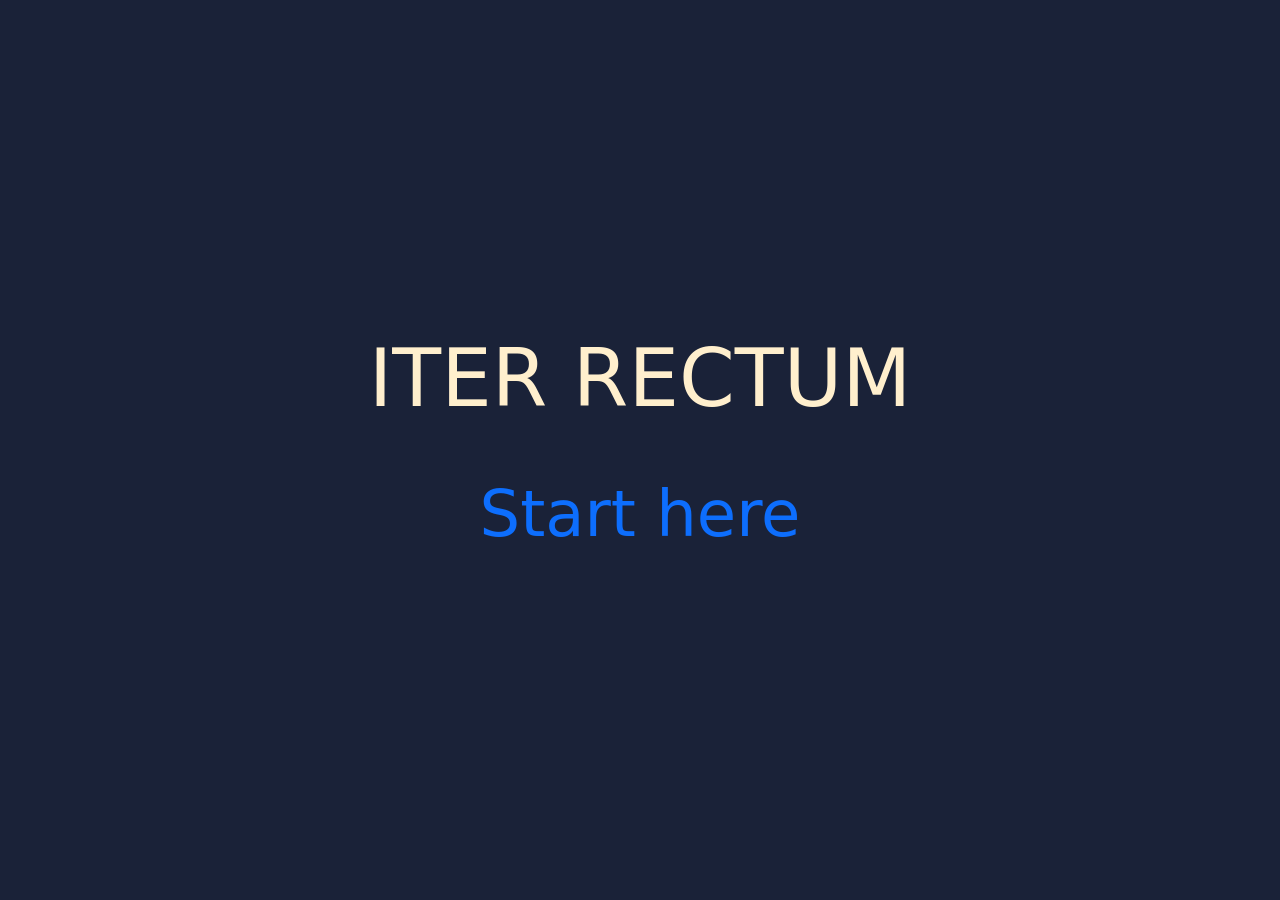
==== index.html @ fe583803 "Pagina html" ====
<!doctype html>
<html lang="en">
<head>
    <title>Iter Rectum</title>
    <meta charset="utf-8">
    <meta name="viewport" content="width=device-width, initial-scale=1, shrink-to-fit=no">

    <!-- Bootstrap CSS -->
    <link href="https://cdn.jsdelivr.net/npm/bootstrap@5.3.8/dist/css/bootstrap.min.css" rel="stylesheet"
        integrity="sha384-sRIl4kxILFvY47J16cr9ZwB07vP4J8+LH7qKQnuqkuIAvNWLzeN8tE5YBujZqJLB" crossorigin="anonymous">

    <!-- My CSS -->
    <link rel="stylesheet" href="./index.css">
</head>
<body>
    <div class="container">
        <h1 id="title-game" class="display-1" >ITER RECTUM</h1>
        <button type="button" id="start-here" class="btn btn-link">Start here</button>
    </div>

    <script src="./index.js"></script>

    <script src="https://cdn.jsdelivr.net/npm/bootstrap@5.3.8/dist/js/bootstrap.bundle.min.js"
        integrity="sha384-FKyoEForCGlyvwx9Hj09JcYn3nv7wiPVlz7YYwJrWVcXK/BmnVDxM+D2scQbITxI"
        crossorigin="anonymous"></script>
    <script src="https://cdn.jsdelivr.net/npm/@popperjs/core@2.11.8/dist/umd/popper.min.js"
        integrity="sha384-I7E8VVD/ismYTF4hNIPjVp/Zjvgyol6VFvRkX/vR+Vc4jQkC+hVqc2pM8ODewa9r"
        crossorigin="anonymous"></script>
    <script src="https://cdn.jsdelivr.net/npm/bootstrap@5.3.8/dist/js/bootstrap.min.js"
        integrity="sha384-G/EV+4j2dNv+tEPo3++6LCgdCROaejBqfUeNjuKAiuXbjrxilcCdDz6ZAVfHWe1Y"
        crossorigin="anonymous"></script>
</body>
</html>
---- index.css ----
body {
    background-color: #1A2238;
    display: flex;
    align-items: center;
    justify-content: center;
    height: 100vh;
}

.container {
    display: flex;
    flex-direction: column;
    align-items: center;
    justify-content: center;
}

#title-game {
    color: #ffefcd;
    margin-bottom: 2rem;
}

#start-here {
    text-decoration: none;
    font-size: 4rem;
}
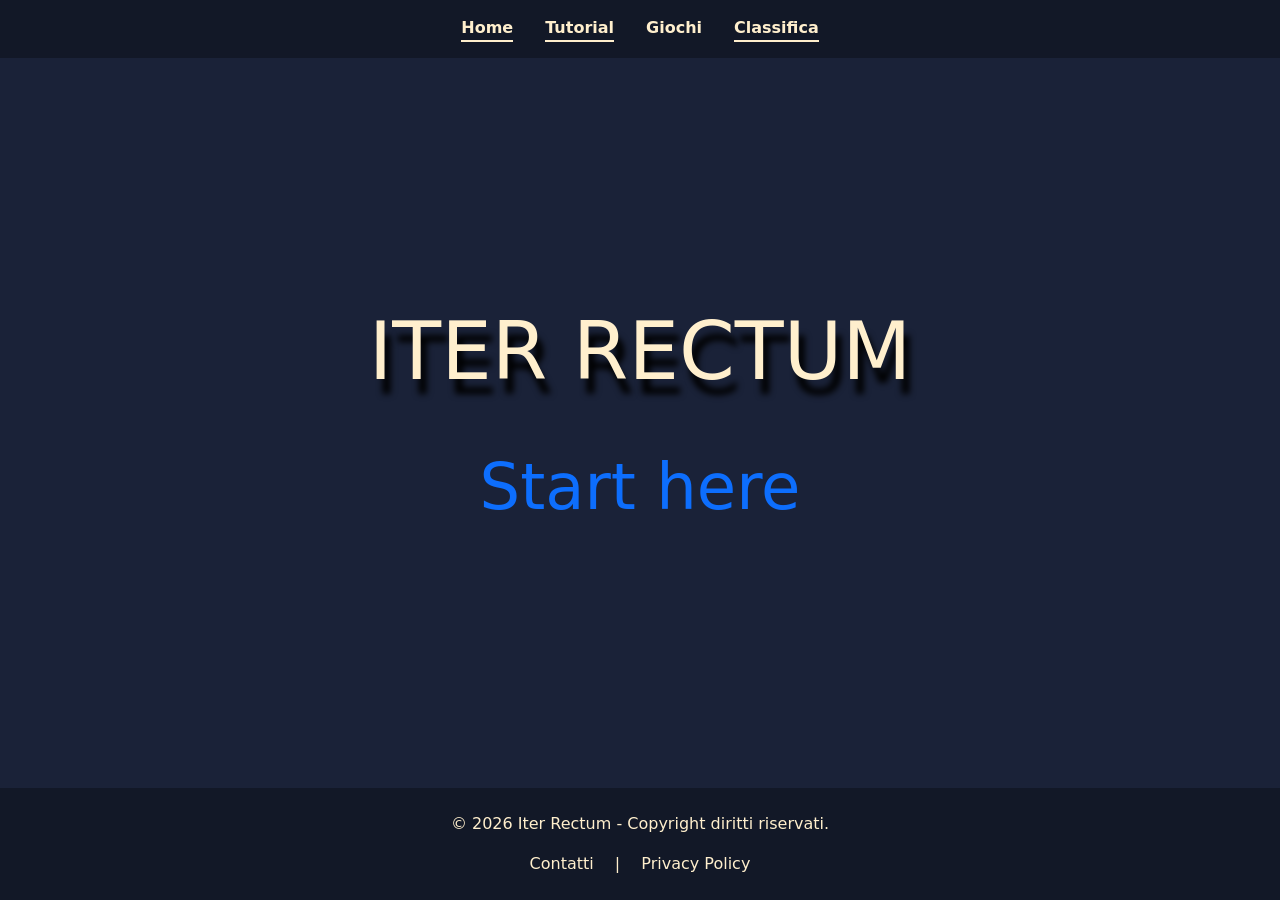
==== commit 6b81456d: "Header e footer" ====
--- a/index.html
+++ b/index.html
@@ -13,10 +13,32 @@
     <link rel="stylesheet" href="./index.css">
 </head>
 <body>
-    <div class="container">
-        <h1 id="title-game" class="display-1" >ITER RECTUM</h1>
-        <button type="button" id="start-here" class="btn btn-link">Start here</button>
-    </div>
+    <header>
+        <nav class="container d-flex justify-content-center">
+            <a class="nav-link" href="./index.html">Home</a>
+            <a class="nav-link" href="#">Tutorial</a>
+            <a class="nav-link" href="./assets/pages/list_game.html">Giochi</a>
+            <a class="nav-link" href="#">Classifica</a>
+        </nav>
+    </header>
+
+    <main>
+        <div class="container container-center">
+            <h1 id="title-game" class="display-1">ITER RECTUM</h1>
+            <button type="button" id="start-here" class="btn btn-link">Start here</button>
+        </div>
+    </main>
+
+    <footer>
+        <div class="container">
+            <p>© 2026 Iter Rectum - Copyright diritti riservati.</p>
+            <div class="mt-2">
+                <a href="#" class="footer-link">Contatti</a>
+                <span class="mx-2">|</span>
+                <a href="#" class="footer-link">Privacy Policy</a>
+            </div>
+        </div>
+    </footer>
 
     <script src="./index.js"></script>
 
--- a/index.css
+++ b/index.css
@@ -1,12 +1,54 @@
 body {
     background-color: #1A2238;
     display: flex;
+    flex-direction: column;
+    min-height: 100vh;
+    margin: 0;
+    color: #ffefcd;
+}
+
+header {
+    background-color: rgba(0, 0, 0, 0.3);
+    padding: 1rem 0;
+    width: 100%;
+}
+
+main {
+    flex: 1;
+    display: flex;
     align-items: center;
     justify-content: center;
-    height: 100vh;
 }
 
-.container {
+footer {
+    background-color: rgba(0, 0, 0, 0.3);
+    padding: 1.5rem 0;
+    width: 100%;
+    text-align: center;
+}
+
+.nav-link {
+    color: #ffefcd !important;
+    font-weight: bold;
+    margin: 0 1rem;
+    transition: color 0.3s ease;
+}
+
+.nav-link:hover {
+    color: #ffffff !important;
+}
+
+.footer-link {
+    color: #ffefcd;
+    text-decoration: none;
+    margin: 0 0.5rem;
+}
+
+.footer-link:hover {
+    color: #ffffff;
+}
+
+.container-center {
     display: flex;
     flex-direction: column;
     align-items: center;
@@ -16,6 +58,8 @@
 #title-game {
     color: #ffefcd;
     margin-bottom: 2rem;
+    text-shadow: 6px 15px 6px #000000;
+    text-align: center;
 }
 
 #start-here {
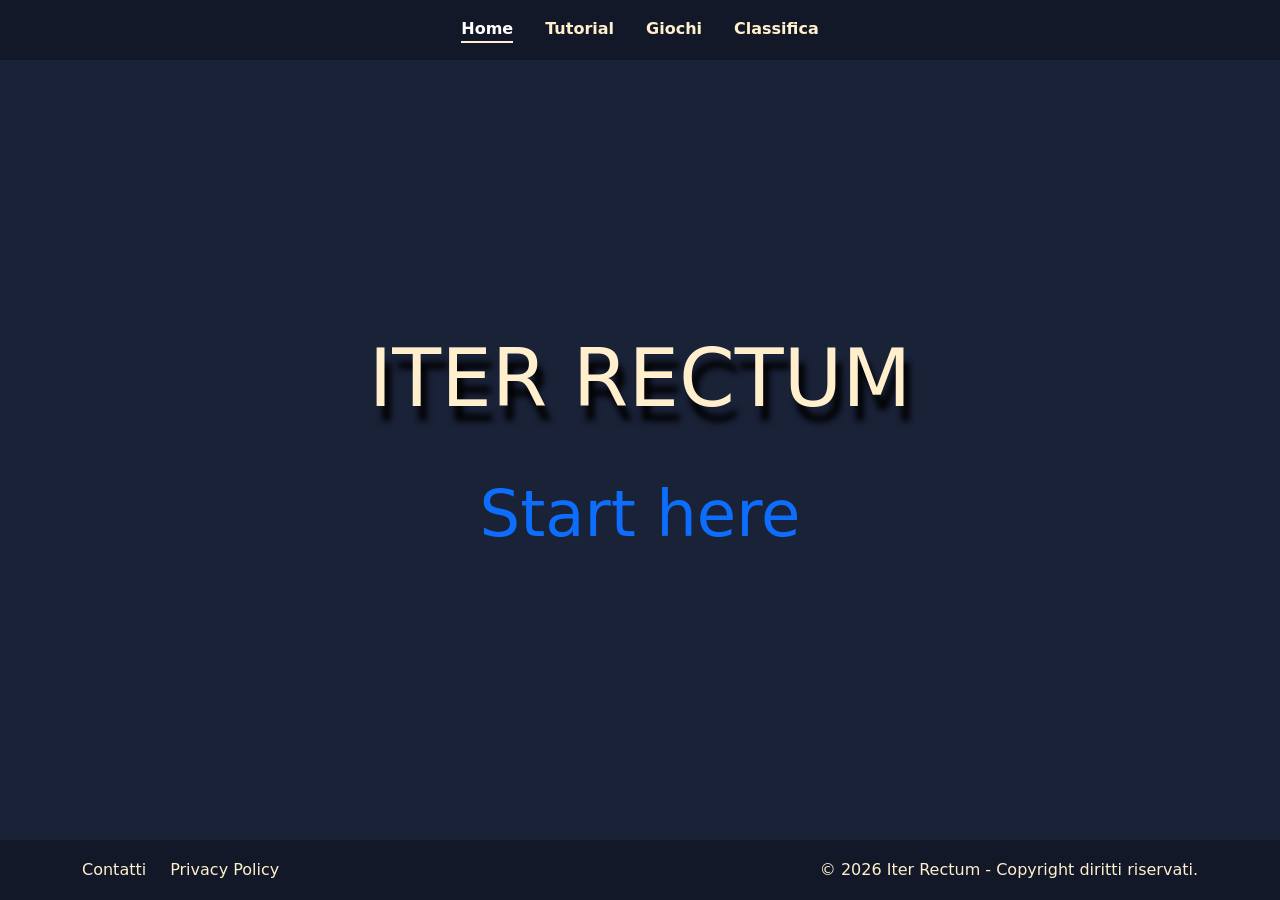
==== commit 56f5a62e: "Miglioramento UI" ====
--- a/index.html
+++ b/index.html
@@ -15,7 +15,7 @@
 <body>
     <header>
         <nav class="container d-flex justify-content-center">
-            <a class="nav-link" href="./index.html">Home</a>
+            <a class="nav-link active" href="index.html">Home</a>
             <a class="nav-link" href="#">Tutorial</a>
             <a class="nav-link" href="./assets/pages/list_game.html">Giochi</a>
             <a class="nav-link" href="#">Classifica</a>
@@ -30,13 +30,12 @@
     </main>
 
     <footer>
-        <div class="container">
-            <p>© 2026 Iter Rectum - Copyright diritti riservati.</p>
-            <div class="mt-2">
+        <div class="container d-flex justify-content-between align-items: center;">
+            <div class="d-flex align-items-center">
                 <a href="#" class="footer-link">Contatti</a>
-                <span class="mx-2">|</span>
                 <a href="#" class="footer-link">Privacy Policy</a>
             </div>
+            <p class="mb-0">© 2026 Iter Rectum - Copyright diritti riservati.</p>
         </div>
     </footer>
 
--- a/index.css
+++ b/index.css
@@ -9,7 +9,9 @@
 
 header {
     background-color: rgba(0, 0, 0, 0.3);
-    padding: 1rem 0;
+    height: 60px;
+    display: flex;
+    align-items: center;
     width: 100%;
 }
 
@@ -22,26 +24,29 @@
 
 footer {
     background-color: rgba(0, 0, 0, 0.3);
-    padding: 1.5rem 0;
+    height: 60px;
+    display: flex;
+    align-items: center;
     width: 100%;
-    text-align: center;
 }
 
 .nav-link {
     color: #ffefcd !important;
     font-weight: bold;
     margin: 0 1rem;
-    transition: color 0.3s ease;
+    transition: all 0.3s ease;
+    border-bottom: 2px solid transparent;
 }
 
-.nav-link:hover {
+.nav-link:hover, .nav-link.active {
     color: #ffffff !important;
+    border-bottom: 2px solid #ffefcd;
 }
 
 .footer-link {
     color: #ffefcd;
     text-decoration: none;
-    margin: 0 0.5rem;
+    margin-right: 1.5rem;
 }
 
 .footer-link:hover {
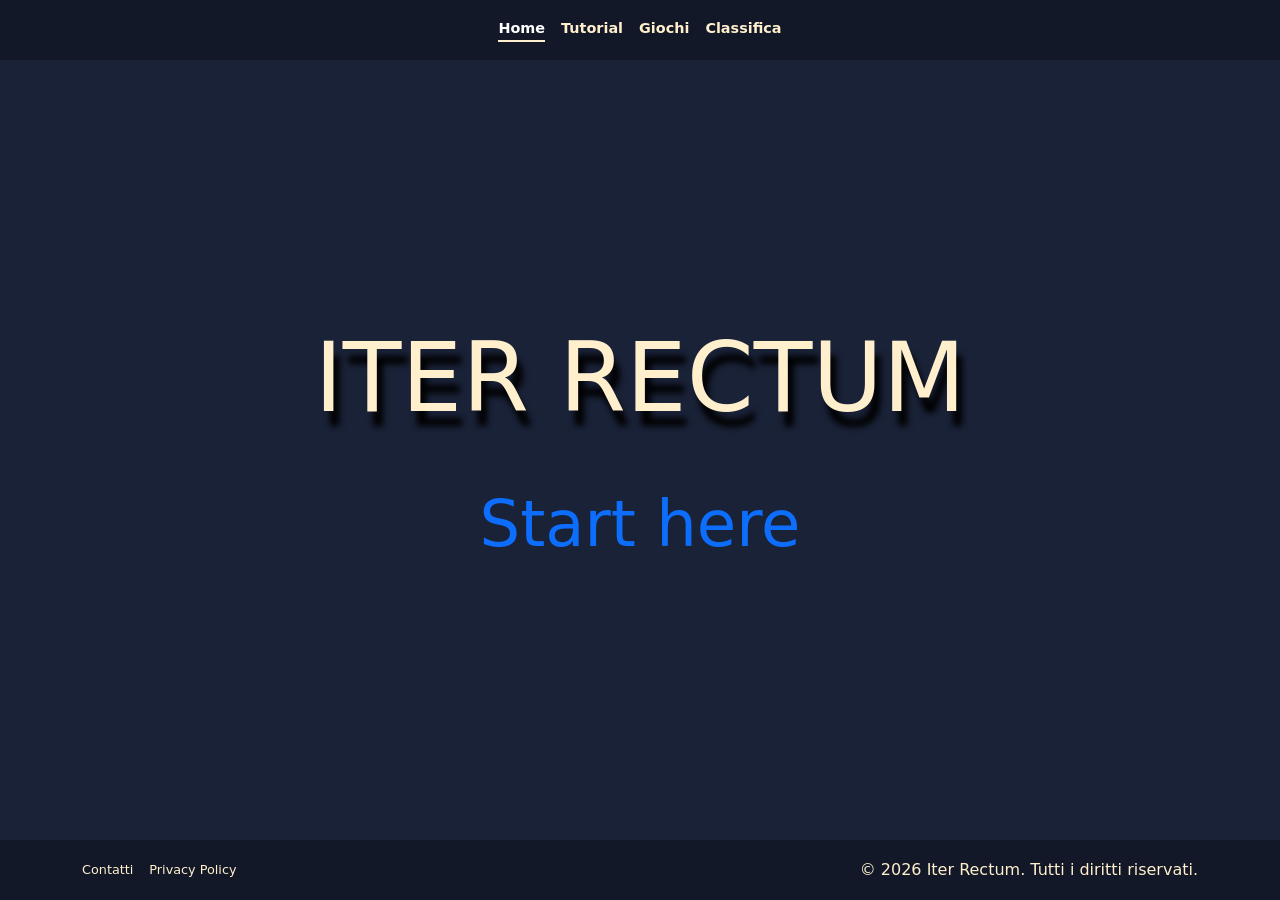
==== commit 9b552b86: "Responsive e correzioni bugs" ====
--- a/index.html
+++ b/index.html
@@ -30,12 +30,12 @@
     </main>
 
     <footer>
-        <div class="container d-flex justify-content-between align-items: center;">
+        <div class="container d-flex justify-content-between align-items-center">
             <div class="d-flex align-items-center">
                 <a href="#" class="footer-link">Contatti</a>
                 <a href="#" class="footer-link">Privacy Policy</a>
             </div>
-            <p class="mb-0">© 2026 Iter Rectum - Copyright diritti riservati.</p>
+            <p class="mb-0">© 2026 Iter Rectum. Tutti i diritti riservati.</p>
         </div>
     </footer>
 
--- a/index.css
+++ b/index.css
@@ -13,6 +13,7 @@
     display: flex;
     align-items: center;
     width: 100%;
+    padding: 0.5rem 0;
 }
 
 main {
@@ -20,6 +21,7 @@
     display: flex;
     align-items: center;
     justify-content: center;
+    padding: 2rem 0;
 }
 
 footer {
@@ -33,9 +35,10 @@
 .nav-link {
     color: #ffefcd !important;
     font-weight: bold;
-    margin: 0 1rem;
+    margin: 0.5rem 0.5rem;
     transition: all 0.3s ease;
     border-bottom: 2px solid transparent;
+    font-size: 0.9rem;
 }
 
 .nav-link:hover, .nav-link.active {
@@ -46,7 +49,8 @@
 .footer-link {
     color: #ffefcd;
     text-decoration: none;
-    margin-right: 1.5rem;
+    margin-right: 1rem;
+    font-size: 0.8rem;
 }
 
 .footer-link:hover {
@@ -58,6 +62,7 @@
     flex-direction: column;
     align-items: center;
     justify-content: center;
+    width: 100%;
 }
 
 #title-game {
@@ -65,9 +70,43 @@
     margin-bottom: 2rem;
     text-shadow: 6px 15px 6px #000000;
     text-align: center;
+    font-size: clamp(3rem, 15vw, 6rem);
 }
 
 #start-here {
     text-decoration: none;
-    font-size: 4rem;
+    font-size: clamp(2rem, 10vw, 4rem);
+}
+
+@media (max-width: 768px) {
+    header nav {
+        flex-wrap: wrap;
+        padding: 0.5rem;
+    }
+
+    footer {
+        height: auto;
+        padding: 1.5rem 0;
+    }
+
+    footer .container {
+        flex-direction: column;
+        text-align: center;
+        gap: 1rem;
+    }
+
+    footer .container .d-flex {
+        justify-content: center;
+        width: 100%;
+    }
+
+    .footer-link {
+        margin: 0 0.75rem;
+        font-size: 0.9rem;
+    }
+
+    footer p {
+        font-size: 0.85rem;
+        opacity: 0.8;
+    }
 }
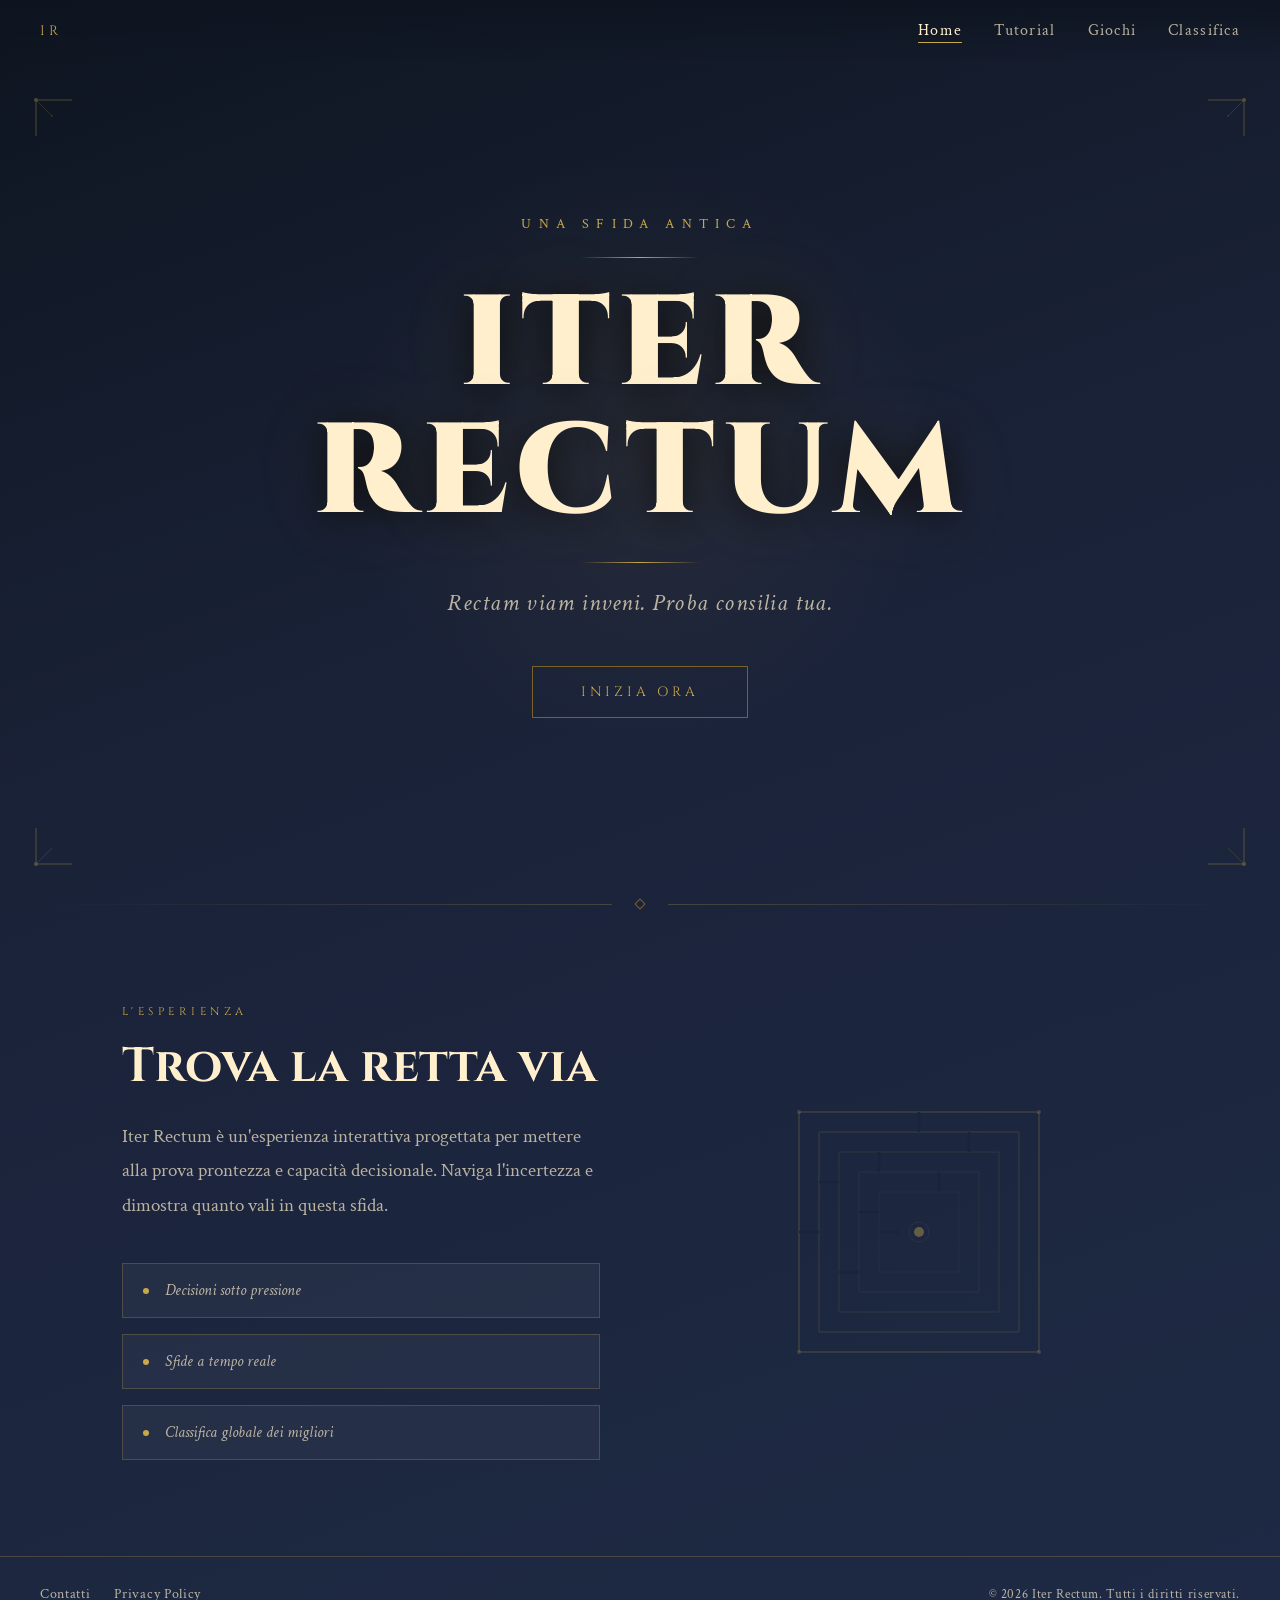
==== commit 3c208107: "Miglioramento UI homepage" ====
--- a/index.html
+++ b/index.html
@@ -3,52 +3,131 @@
 <head>
     <title>Iter Rectum</title>
     <meta charset="utf-8">
-    <meta name="viewport" content="width=device-width, initial-scale=1, shrink-to-fit=no">
-
-    <!-- Bootstrap CSS -->
-    <link href="https://cdn.jsdelivr.net/npm/bootstrap@5.3.8/dist/css/bootstrap.min.css" rel="stylesheet"
-        integrity="sha384-sRIl4kxILFvY47J16cr9ZwB07vP4J8+LH7qKQnuqkuIAvNWLzeN8tE5YBujZqJLB" crossorigin="anonymous">
+    <meta name="viewport" content="width=device-width, initial-scale=1">
+    <link rel="preconnect" href="https://fonts.googleapis.com">
+    <link href="https://fonts.googleapis.com/css2?family=Cinzel:wght@400;700;900&family=Crimson+Text:ital,wght@0,400;0,600;1,400&display=swap" rel="stylesheet">
 
     <!-- My CSS -->
     <link rel="stylesheet" href="./index.css">
 </head>
 <body>
     <header>
-        <nav class="container d-flex justify-content-center">
-            <a class="nav-link active" href="index.html">Home</a>
-            <a class="nav-link" href="#">Tutorial</a>
-            <a class="nav-link" href="./assets/pages/list_game.html">Giochi</a>
-            <a class="nav-link" href="#">Classifica</a>
+        <a href="index.html" class="nav-logo">IR</a>
+        <nav>
+            <a href="./index.html" class="active">Home</a>
+            <a href="#">Tutorial</a>
+            <a href="./assets/pages/list_game.html">Giochi</a>
+            <a href="#">Classifica</a>
         </nav>
     </header>
 
-    <main>
-        <div class="container container-center">
-            <h1 id="title-game" class="display-1">ITER RECTUM</h1>
-            <button type="button" id="start-here" class="btn btn-link">Start here</button>
+    <section class="hero">
+        <div class="ornament ornament-tl">
+            <svg viewBox="0 0 80 80" fill="none" xmlns="http://www.w3.org/2000/svg">
+                <path d="M4 4 L4 40 M4 4 L40 4" stroke="#c9a84c" stroke-width="1"/>
+                <path d="M4 4 L20 20" stroke="#c9a84c" stroke-width="0.5"/>
+                <circle cx="4" cy="4" r="2" fill="#c9a84c"/>
+                <circle cx="20" cy="20" r="1" fill="#c9a84c" opacity="0.5"/>
+            </svg>
         </div>
-    </main>
+        <div class="ornament ornament-tr">
+            <svg viewBox="0 0 80 80" fill="none" xmlns="http://www.w3.org/2000/svg">
+                <path d="M4 4 L4 40 M4 4 L40 4" stroke="#c9a84c" stroke-width="1"/>
+                <path d="M4 4 L20 20" stroke="#c9a84c" stroke-width="0.5"/>
+                <circle cx="4" cy="4" r="2" fill="#c9a84c"/>
+                <circle cx="20" cy="20" r="1" fill="#c9a84c" opacity="0.5"/>
+            </svg>
+        </div>
+        <div class="ornament ornament-bl">
+            <svg viewBox="0 0 80 80" fill="none" xmlns="http://www.w3.org/2000/svg">
+                <path d="M4 4 L4 40 M4 4 L40 4" stroke="#c9a84c" stroke-width="1"/>
+                <path d="M4 4 L20 20" stroke="#c9a84c" stroke-width="0.5"/>
+                <circle cx="4" cy="4" r="2" fill="#c9a84c"/>
+            </svg>
+        </div>
+        <div class="ornament ornament-br">
+            <svg viewBox="0 0 80 80" fill="none" xmlns="http://www.w3.org/2000/svg">
+                <path d="M4 4 L4 40 M4 4 L40 4" stroke="#c9a84c" stroke-width="1"/>
+                <path d="M4 4 L20 20" stroke="#c9a84c" stroke-width="0.5"/>
+                <circle cx="4" cy="4" r="2" fill="#c9a84c"/>
+            </svg>
+        </div>
+
+        <div class="hero-content">
+            <p class="hero-eyebrow">Una sfida antica</p>
+            <div class="hero-rule hero-rule--anim-1"></div>
+            <h1>ITER<br>RECTUM</h1>
+            <div class="hero-rule hero-rule--anim-2"></div>
+            <p class="hero-sub">Rectam viam inveni. Proba consilia tua.</p>
+            <div class="hero-cta">
+                <button type="button" id="start-here" class="btn-start"><span>Inizia ora</span></button>
+            </div>
+        </div>
+    </section>
+
+    <div class="section-divider">
+        <div class="divider-diamond"></div>
+    </div>
+
+    <section>
+        <div class="about">
+            <div>
+                <p class="about-label">L'esperienza</p>
+                <h2>Trova la retta via</h2>
+                <p class="about-text">
+                    Iter Rectum è un'esperienza interattiva progettata per mettere alla prova prontezza e capacità decisionale. Naviga l'incertezza e dimostra quanto vali in questa sfida.
+                </p>
+                <div class="features">
+                    <div class="feature-item">
+                        <div class="feature-dot"></div>
+                        <span>Decisioni sotto pressione</span>
+                    </div>
+                    <div class="feature-item">
+                        <div class="feature-dot"></div>
+                        <span>Sfide a tempo reale</span>
+                    </div>
+                    <div class="feature-item">
+                        <div class="feature-dot"></div>
+                        <span>Classifica globale dei migliori</span>
+                    </div>
+                </div>
+            </div>
+
+            <div class="about-visual">
+                <svg class="labyrinth-svg" viewBox="0 0 260 260" fill="none" xmlns="http://www.w3.org/2000/svg">
+                    <rect x="10" y="10" width="240" height="240" rx="2" stroke="#c9a84c" stroke-width="1" stroke-opacity="0.5"/>
+                    <rect x="30" y="30" width="200" height="200" rx="1" stroke="#c9a84c" stroke-width="0.8" stroke-opacity="0.4"/>
+                    <rect x="50" y="50" width="160" height="160" rx="1" stroke="#c9a84c" stroke-width="0.7" stroke-opacity="0.3"/>
+                    <rect x="70" y="70" width="120" height="120" rx="1" stroke="#c9a84c" stroke-width="0.6" stroke-opacity="0.25"/>
+                    <rect x="90" y="90" width="80" height="80" rx="1" stroke="#c9a84c" stroke-width="0.5" stroke-opacity="0.2"/>
+                    <line x1="10" y1="130" x2="30" y2="130" stroke="#1A2238" stroke-width="2.5"/>
+                    <line x1="130" y1="10" x2="130" y2="30" stroke="#1A2238" stroke-width="2.5"/>
+                    <line x1="30" y1="80" x2="50" y2="80" stroke="#1A2238" stroke-width="2.5"/>
+                    <line x1="180" y1="30" x2="180" y2="50" stroke="#1A2238" stroke-width="2.5"/>
+                    <line x1="50" y1="170" x2="70" y2="170" stroke="#1A2238" stroke-width="2.5"/>
+                    <line x1="90" y1="50" x2="90" y2="70" stroke="#1A2238" stroke-width="2.5"/>
+                    <line x1="70" y1="110" x2="90" y2="110" stroke="#1A2238" stroke-width="2.5"/>
+                    <line x1="150" y1="70" x2="150" y2="90" stroke="#1A2238" stroke-width="2.5"/>
+                    <line x1="90" y1="130" x2="110" y2="130" stroke="#1A2238" stroke-width="2.5"/>
+                    <circle cx="130" cy="130" r="5" fill="#c9a84c" opacity="0.7"/>
+                    <circle cx="130" cy="130" r="10" stroke="#c9a84c" stroke-width="0.5" stroke-opacity="0.3"/>
+                    <circle cx="10" cy="10" r="2" fill="#c9a84c" opacity="0.4"/>
+                    <circle cx="250" cy="10" r="2" fill="#c9a84c" opacity="0.4"/>
+                    <circle cx="10" cy="250" r="2" fill="#c9a84c" opacity="0.4"/>
+                    <circle cx="250" cy="250" r="2" fill="#c9a84c" opacity="0.4"/>
+                </svg>
+            </div>
+        </div>
+    </section>
 
     <footer>
-        <div class="container d-flex justify-content-between align-items-center">
-            <div class="d-flex align-items-center">
-                <a href="#" class="footer-link">Contatti</a>
-                <a href="#" class="footer-link">Privacy Policy</a>
-            </div>
-            <p class="mb-0">© 2026 Iter Rectum. Tutti i diritti riservati.</p>
+        <div class="footer-links">
+            <a href="#">Contatti</a>
+            <a href="#">Privacy Policy</a>
         </div>
+        <p class="footer-copy">© 2026 Iter Rectum. Tutti i diritti riservati.</p>
     </footer>
 
     <script src="./index.js"></script>
-
-    <script src="https://cdn.jsdelivr.net/npm/bootstrap@5.3.8/dist/js/bootstrap.bundle.min.js"
-        integrity="sha384-FKyoEForCGlyvwx9Hj09JcYn3nv7wiPVlz7YYwJrWVcXK/BmnVDxM+D2scQbITxI"
-        crossorigin="anonymous"></script>
-    <script src="https://cdn.jsdelivr.net/npm/@popperjs/core@2.11.8/dist/umd/popper.min.js"
-        integrity="sha384-I7E8VVD/ismYTF4hNIPjVp/Zjvgyol6VFvRkX/vR+Vc4jQkC+hVqc2pM8ODewa9r"
-        crossorigin="anonymous"></script>
-    <script src="https://cdn.jsdelivr.net/npm/bootstrap@5.3.8/dist/js/bootstrap.min.js"
-        integrity="sha384-G/EV+4j2dNv+tEPo3++6LCgdCROaejBqfUeNjuKAiuXbjrxilcCdDz6ZAVfHWe1Y"
-        crossorigin="anonymous"></script>
 </body>
 </html>
--- a/index.css
+++ b/index.css
@@ -1,112 +1,451 @@
+*,
+*::before,
+*::after {
+    box-sizing: border-box;
+    margin: 0;
+    padding: 0;
+}
+
+:root {
+    --gold: #c9a84c;
+    --gold-light: #f0d080;
+    --gold-dim: #7a6128;
+    --cream: #ffefcd;
+    --cream-dim: rgba(255, 239, 205, 0.7);
+    --bg: #1A2238;
+    --bg-deep: #0e1520;
+    --bg-surface: rgba(255, 255, 255, 0.04);
+    --border: rgba(201, 168, 76, 0.25);
+}
+
+html {
+    scroll-behavior: smooth;
+}
+
 body {
-    background-color: #1A2238;
+    background: linear-gradient(160deg, #0e1520 0%, #1A2238 40%, #1e2a45 100%);
+    color: var(--cream);
+    font-family: 'Crimson Text', Georgia, serif;
+    min-height: 100vh;
+    overflow-x: hidden;
+}
+
+header {
+    position: fixed;
+    top: 0;
+    left: 0;
+    right: 0;
+    z-index: 100;
+    padding: 1.25rem 2.5rem;
+    display: flex;
+    justify-content: space-between;
+    align-items: center;
+    background: linear-gradient(to bottom, rgba(14, 21, 32, 0.95), transparent);
+}
+
+.nav-logo {
+    font-family: 'Cinzel', serif;
+    font-size: 0.85rem;
+    letter-spacing: 0.3em;
+    color: var(--gold);
+    text-decoration: none;
+    text-transform: uppercase;
+}
+
+nav {
+    display: flex;
+    gap: 2rem;
+}
+
+nav a {
+    font-family: 'Crimson Text', serif;
+    font-size: 1rem;
+    color: var(--cream-dim);
+    text-decoration: none;
+    letter-spacing: 0.08em;
+    transition: color 0.3s;
+    position: relative;
+}
+
+nav a::after {
+    content: '';
+    position: absolute;
+    bottom: -2px;
+    left: 0;
+    right: 0;
+    height: 1px;
+    background: var(--gold);
+    transform: scaleX(0);
+    transition: transform 0.3s;
+}
+
+nav a:hover {
+    color: var(--cream);
+}
+
+nav a:hover::after {
+    transform: scaleX(1);
+}
+
+nav a.active {
+    color: var(--cream);
+}
+
+nav a.active::after {
+    transform: scaleX(1);
+}
+
+.hero {
+    position: relative;
+    min-height: 100vh;
+    display: flex;
+    align-items: center;
+    justify-content: center;
+    text-align: center;
+    padding: 6rem 2rem 4rem;
+    overflow: hidden;
+}
+
+.hero::after {
+    content: '';
+    position: absolute;
+    top: 50%;
+    left: 50%;
+    transform: translate(-50%, -50%);
+    width: 600px;
+    height: 600px;
+    background: radial-gradient(circle, rgba(201, 168, 76, 0.07) 0%, transparent 70%);
+    pointer-events: none;
+}
+
+.hero-content {
+    position: relative;
+    z-index: 1;
+}
+
+.hero-rule {
+    width: 120px;
+    height: 1px;
+    background: linear-gradient(to right, transparent, var(--gold), transparent);
+    margin: 1.5rem auto;
+    opacity: 0;
+}
+
+.hero-rule--anim-1 {
+    animation: fadeUp 0.7s 0.3s forwards;
+}
+
+.hero-rule--anim-2 {
+    animation: fadeUp 0.7s 0.6s forwards;
+}
+
+.ornament {
+    position: absolute;
+    width: 80px;
+    height: 80px;
+    opacity: 0.35;
+}
+
+.ornament svg {
+    width: 100%;
+    height: 100%;
+}
+
+.ornament-tl {
+    top: 6rem;
+    left: 2rem;
+}
+
+.ornament-tr {
+    top: 6rem;
+    right: 2rem;
+    transform: scaleX(-1);
+}
+
+.ornament-bl {
+    bottom: 2rem;
+    left: 2rem;
+    transform: scaleY(-1);
+}
+
+.ornament-br {
+    bottom: 2rem;
+    right: 2rem;
+    transform: scale(-1);
+}
+
+.hero-eyebrow {
+    font-family: 'Crimson Text', serif;
+    font-size: 0.9rem;
+    letter-spacing: 0.5em;
+    text-transform: uppercase;
+    color: var(--gold);
+    margin-bottom: 1rem;
+    opacity: 0;
+    animation: fadeUp 0.8s 0.2s forwards;
+}
+
+h1 {
+    font-family: 'Cinzel', serif;
+    font-size: clamp(3.5rem, 12vw, 8rem);
+    font-weight: 900;
+    line-height: 1;
+    letter-spacing: 0.06em;
+    color: var(--cream);
+    text-shadow: 0 0 80px rgba(201, 168, 76, 0.12), 0 4px 40px rgba(0, 0, 0, 0.8);
+    opacity: 0;
+    animation: fadeUp 0.9s 0.4s forwards;
+}
+
+.hero-sub {
+    font-family: 'Crimson Text', serif;
+    font-style: italic;
+    font-size: clamp(1.1rem, 3vw, 1.5rem);
+    color: var(--cream-dim);
+    letter-spacing: 0.05em;
+    opacity: 0;
+    animation: fadeUp 0.9s 0.7s forwards;
+}
+
+.hero-cta {
+    margin-top: 3rem;
+    opacity: 0;
+    animation: fadeUp 0.9s 1s forwards;
+}
+
+.btn-start {
+    font-family: 'Cinzel', serif;
+    font-size: 0.85rem;
+    letter-spacing: 0.3em;
+    text-transform: uppercase;
+    color: var(--gold);
+    text-decoration: none;
+    border: 1px solid var(--gold-dim);
+    padding: 1rem 3rem;
+    display: inline-block;
+    transition: color 0.4s;
+    position: relative;
+    overflow: hidden;
+    background: transparent;
+    cursor: pointer;
+}
+
+.btn-start::before {
+    content: '';
+    position: absolute;
+    inset: 0;
+    background: var(--gold);
+    transform: translateX(-101%);
+    transition: transform 0.4s cubic-bezier(0.4, 0, 0.2, 1);
+}
+
+.btn-start:hover {
+    color: var(--bg-deep);
+}
+
+.btn-start:hover::before {
+    transform: translateX(0);
+}
+
+.btn-start span {
+    position: relative;
+    z-index: 1;
+}
+
+.section-divider {
+    display: flex;
+    align-items: center;
+    gap: 1.5rem;
+    padding: 0 3rem;
+}
+
+.section-divider::before,
+.section-divider::after {
+    content: '';
+    flex: 1;
+    height: 1px;
+    background: linear-gradient(to right, transparent, var(--border));
+}
+
+.section-divider::after {
+    background: linear-gradient(to left, transparent, var(--border));
+}
+
+.divider-diamond {
+    width: 8px;
+    height: 8px;
+    border: 1px solid var(--gold-dim);
+    transform: rotate(45deg);
+    flex-shrink: 0;
+}
+
+.about {
+    padding: 6rem 2rem;
+    max-width: 1100px;
+    margin: 0 auto;
+    display: grid;
+    grid-template-columns: 1fr 1fr;
+    gap: 5rem;
+    align-items: center;
+}
+
+.about-label {
+    font-family: 'Cinzel', serif;
+    font-size: 0.7rem;
+    letter-spacing: 0.4em;
+    text-transform: uppercase;
+    color: var(--gold);
+    margin-bottom: 1.2rem;
+}
+
+.about h2 {
+    font-family: 'Cinzel', serif;
+    font-size: clamp(2rem, 4vw, 3rem);
+    font-weight: 700;
+    line-height: 1.2;
+    color: var(--cream);
+    margin-bottom: 1.5rem;
+}
+
+.about-text {
+    font-size: 1.2rem;
+    line-height: 1.8;
+    color: var(--cream-dim);
+}
+
+.about-visual {
+    display: flex;
+    justify-content: center;
+    align-items: center;
+}
+
+.labyrinth-svg {
+    width: 260px;
+    height: 260px;
+    opacity: 0.6;
+}
+
+.features {
     display: flex;
     flex-direction: column;
-    min-height: 100vh;
-    margin: 0;
-    color: #ffefcd;
-}
-
-header {
-    background-color: rgba(0, 0, 0, 0.3);
-    height: 60px;
-    display: flex;
-    align-items: center;
-    width: 100%;
-    padding: 0.5rem 0;
-}
-
-main {
-    flex: 1;
-    display: flex;
-    align-items: center;
-    justify-content: center;
-    padding: 2rem 0;
+    gap: 1rem;
+    margin-top: 2.5rem;
+}
+
+.feature-item {
+    display: flex;
+    align-items: center;
+    gap: 1rem;
+    padding: 1rem 1.25rem;
+    border: 1px solid var(--border);
+    background: var(--bg-surface);
+    transition: border-color 0.3s, background 0.3s;
+}
+
+.feature-item:hover {
+    border-color: rgba(201, 168, 76, 0.45);
+    background: rgba(201, 168, 76, 0.05);
+}
+
+.feature-dot {
+    width: 6px;
+    height: 6px;
+    border-radius: 50%;
+    background: var(--gold);
+    flex-shrink: 0;
+}
+
+.feature-item span {
+    font-size: 1rem;
+    color: var(--cream-dim);
+    font-style: italic;
 }
 
 footer {
-    background-color: rgba(0, 0, 0, 0.3);
-    height: 60px;
-    display: flex;
-    align-items: center;
-    width: 100%;
-}
-
-.nav-link {
-    color: #ffefcd !important;
-    font-weight: bold;
-    margin: 0.5rem 0.5rem;
-    transition: all 0.3s ease;
-    border-bottom: 2px solid transparent;
-    font-size: 0.9rem;
-}
-
-.nav-link:hover, .nav-link.active {
-    color: #ffffff !important;
-    border-bottom: 2px solid #ffefcd;
-}
-
-.footer-link {
-    color: #ffefcd;
+    border-top: 1px solid var(--border);
+    padding: 1.75rem 2.5rem;
+    display: flex;
+    justify-content: space-between;
+    align-items: center;
+    gap: 1rem;
+}
+
+.footer-links {
+    display: flex;
+    gap: 1.5rem;
+}
+
+footer a {
+    font-size: 0.85rem;
+    color: var(--cream-dim);
     text-decoration: none;
-    margin-right: 1rem;
+    letter-spacing: 0.05em;
+    transition: color 0.3s;
+}
+
+footer a:hover {
+    color: var(--gold);
+}
+
+.footer-copy {
     font-size: 0.8rem;
-}
-
-.footer-link:hover {
-    color: #ffffff;
-}
-
-.container-center {
-    display: flex;
-    flex-direction: column;
-    align-items: center;
-    justify-content: center;
-    width: 100%;
-}
-
-#title-game {
-    color: #ffefcd;
-    margin-bottom: 2rem;
-    text-shadow: 6px 15px 6px #000000;
-    text-align: center;
-    font-size: clamp(3rem, 15vw, 6rem);
-}
-
-#start-here {
-    text-decoration: none;
-    font-size: clamp(2rem, 10vw, 4rem);
+    color: rgba(255, 239, 205, 0.7);
+    letter-spacing: 0.05em;
+}
+
+@keyframes fadeUp {
+    from {
+        opacity: 0;
+        transform: translateY(20px);
+    }
+
+    to {
+        opacity: 1;
+        transform: translateY(0);
+    }
 }
 
 @media (max-width: 768px) {
-    header nav {
-        flex-wrap: wrap;
-        padding: 0.5rem;
+    header {
+        padding: 1rem 1.25rem;
+    }
+
+    nav {
+        gap: 1.25rem;
+    }
+
+    .ornament {
+        display: none;
+    }
+
+    .about {
+        grid-template-columns: 1fr;
+        gap: 3rem;
+        padding: 4rem 1.5rem;
+    }
+
+    .about-visual {
+        order: -1;
+    }
+
+    .labyrinth-svg {
+        width: 180px;
+        height: 180px;
     }
 
     footer {
-        height: auto;
-        padding: 1.5rem 0;
-    }
-
-    footer .container {
         flex-direction: column;
         text-align: center;
+        padding: 1.5rem;
+    }
+}
+
+@media (max-width: 480px) {
+    nav a {
+        font-size: 0.85rem;
+    }
+
+    nav {
         gap: 1rem;
     }
-
-    footer .container .d-flex {
-        justify-content: center;
-        width: 100%;
-    }
-
-    .footer-link {
-        margin: 0 0.75rem;
-        font-size: 0.9rem;
-    }
-
-    footer p {
-        font-size: 0.85rem;
-        opacity: 0.8;
-    }
 }
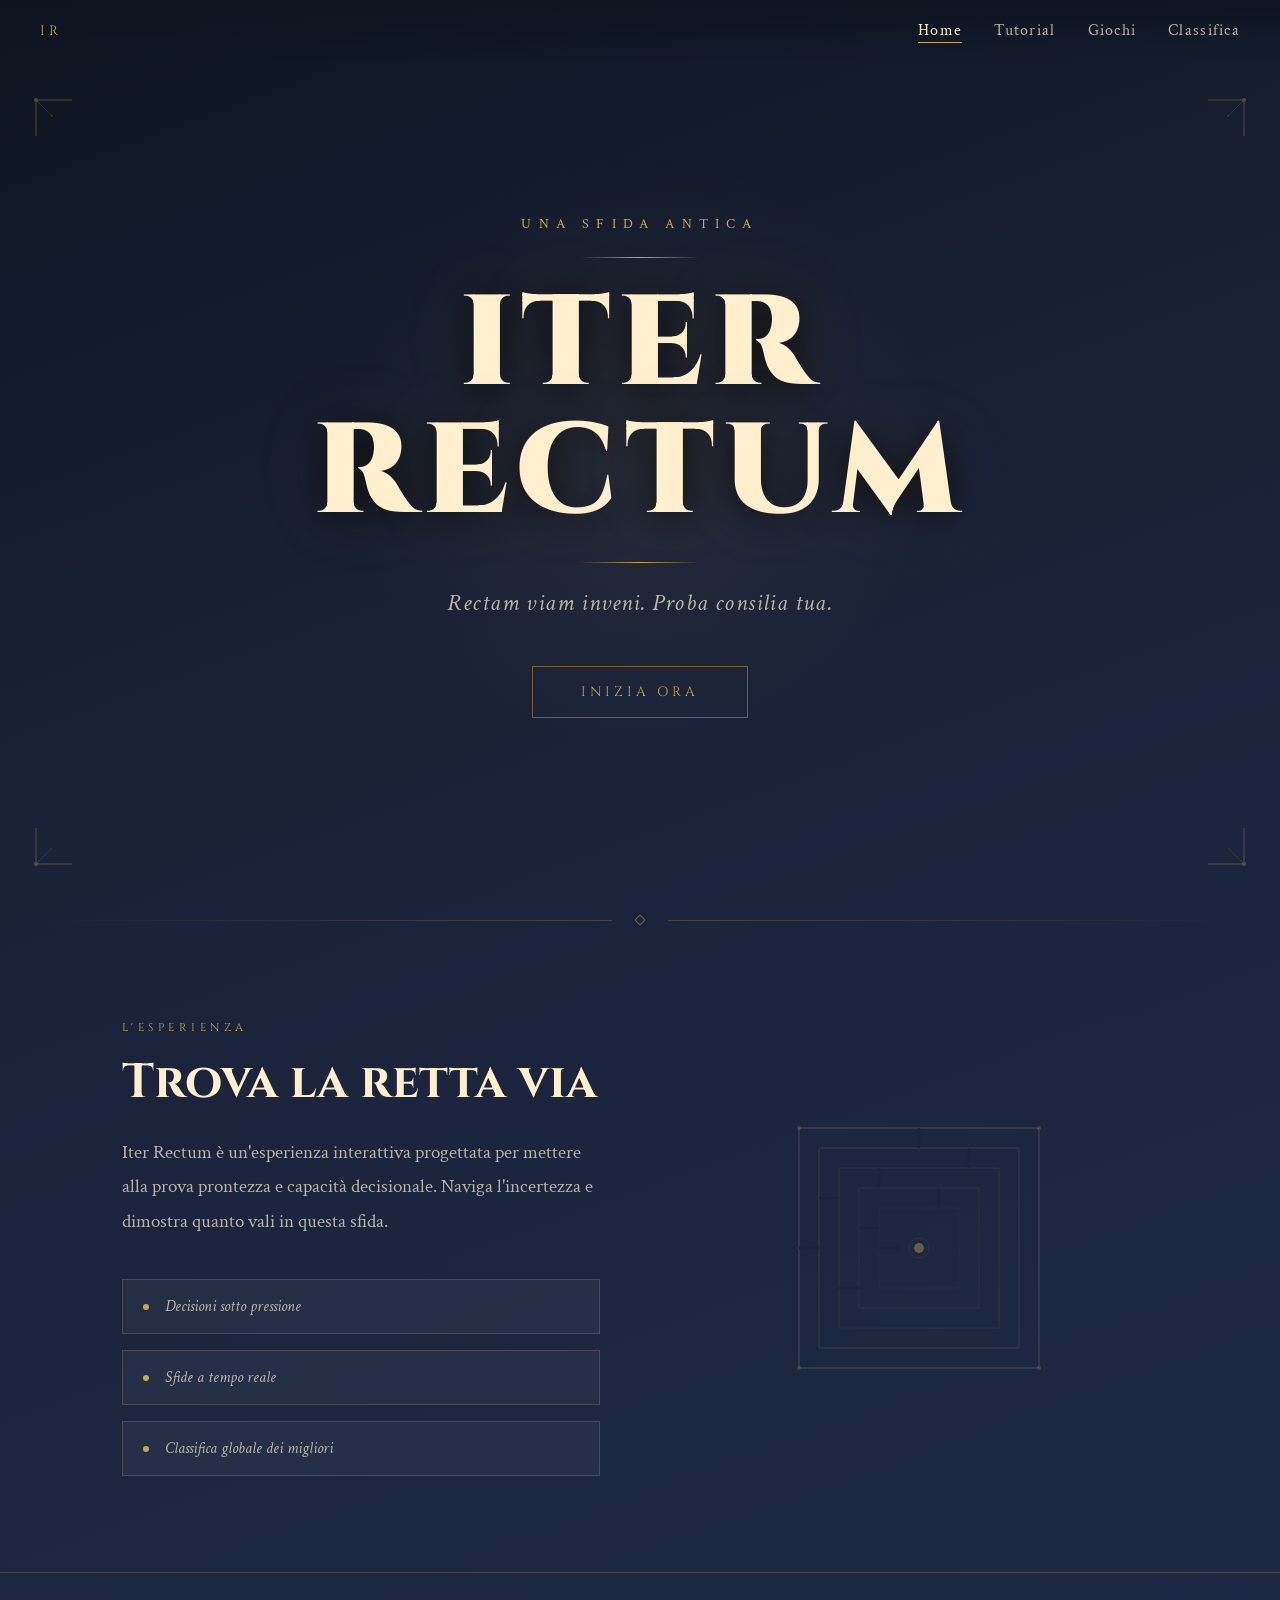
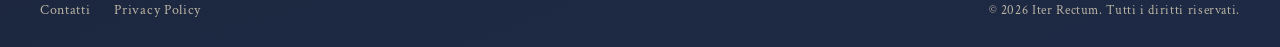
==== commit 08a24cf7: "Tutorial page" ====
--- a/index.html
+++ b/index.html
@@ -12,10 +12,10 @@
 </head>
 <body>
     <header>
-        <a href="index.html" class="nav-logo">IR</a>
+        <a href="./index.html" class="nav-logo">IR</a>
         <nav>
             <a href="./index.html" class="active">Home</a>
-            <a href="#">Tutorial</a>
+            <a href="./assets/pages/tutorial.html">Tutorial</a>
             <a href="./assets/pages/list_game.html">Giochi</a>
             <a href="#">Classifica</a>
         </nav>
--- a/index.css
+++ b/index.css
@@ -8,11 +8,9 @@
 
 :root {
     --gold: #c9a84c;
-    --gold-light: #f0d080;
     --gold-dim: #7a6128;
     --cream: #ffefcd;
     --cream-dim: rgba(255, 239, 205, 0.7);
-    --bg: #1A2238;
     --bg-deep: #0e1520;
     --bg-surface: rgba(255, 255, 255, 0.04);
     --border: rgba(201, 168, 76, 0.25);
@@ -28,6 +26,8 @@
     font-family: 'Crimson Text', Georgia, serif;
     min-height: 100vh;
     overflow-x: hidden;
+    display: flex;
+    flex-direction: column;
 }
 
 header {
@@ -79,19 +79,11 @@
     transition: transform 0.3s;
 }
 
-nav a:hover {
+nav a:hover, nav a.active {
     color: var(--cream);
 }
 
-nav a:hover::after {
-    transform: scaleX(1);
-}
-
-nav a.active {
-    color: var(--cream);
-}
-
-nav a.active::after {
+nav a:hover::after, nav a.active::after {
     transform: scaleX(1);
 }
 
@@ -257,6 +249,7 @@
     align-items: center;
     gap: 1.5rem;
     padding: 0 3rem;
+    margin-top: 1rem;
 }
 
 .section-divider::before,
@@ -405,6 +398,18 @@
     }
 }
 
+@media (max-width: 1024px) {
+    .about {
+        gap: 3rem;
+        padding: 6rem 2rem;
+    }
+    
+    .labyrinth-svg {
+        width: 220px;
+        height: 220px;
+    }
+}
+
 @media (max-width: 768px) {
     header {
         padding: 1rem 1.25rem;
@@ -425,7 +430,7 @@
     }
 
     .about-visual {
-        order: -1;
+        display: none;
     }
 
     .labyrinth-svg {
@@ -441,11 +446,32 @@
 }
 
 @media (max-width: 480px) {
+    header {
+        flex-direction: column;
+        gap: 0.5rem;
+        padding: 0.75rem 1rem;
+        background: rgba(14, 21, 32, 0.95);
+    }
+
     nav a {
-        font-size: 0.85rem;
+        font-size: 0.8rem;
     }
 
     nav {
-        gap: 1rem;
+        gap: 0.75rem;
+    }
+}
+
+@media (max-height: 500px) and (orientation: landscape) {
+    header {
+        padding: 0.5rem 1.25rem;
+    }
+    
+    .hero {
+        padding-top: 4rem;
+    }
+    
+    h1 {
+        font-size: clamp(2rem, 8vw, 4rem);
     }
 }
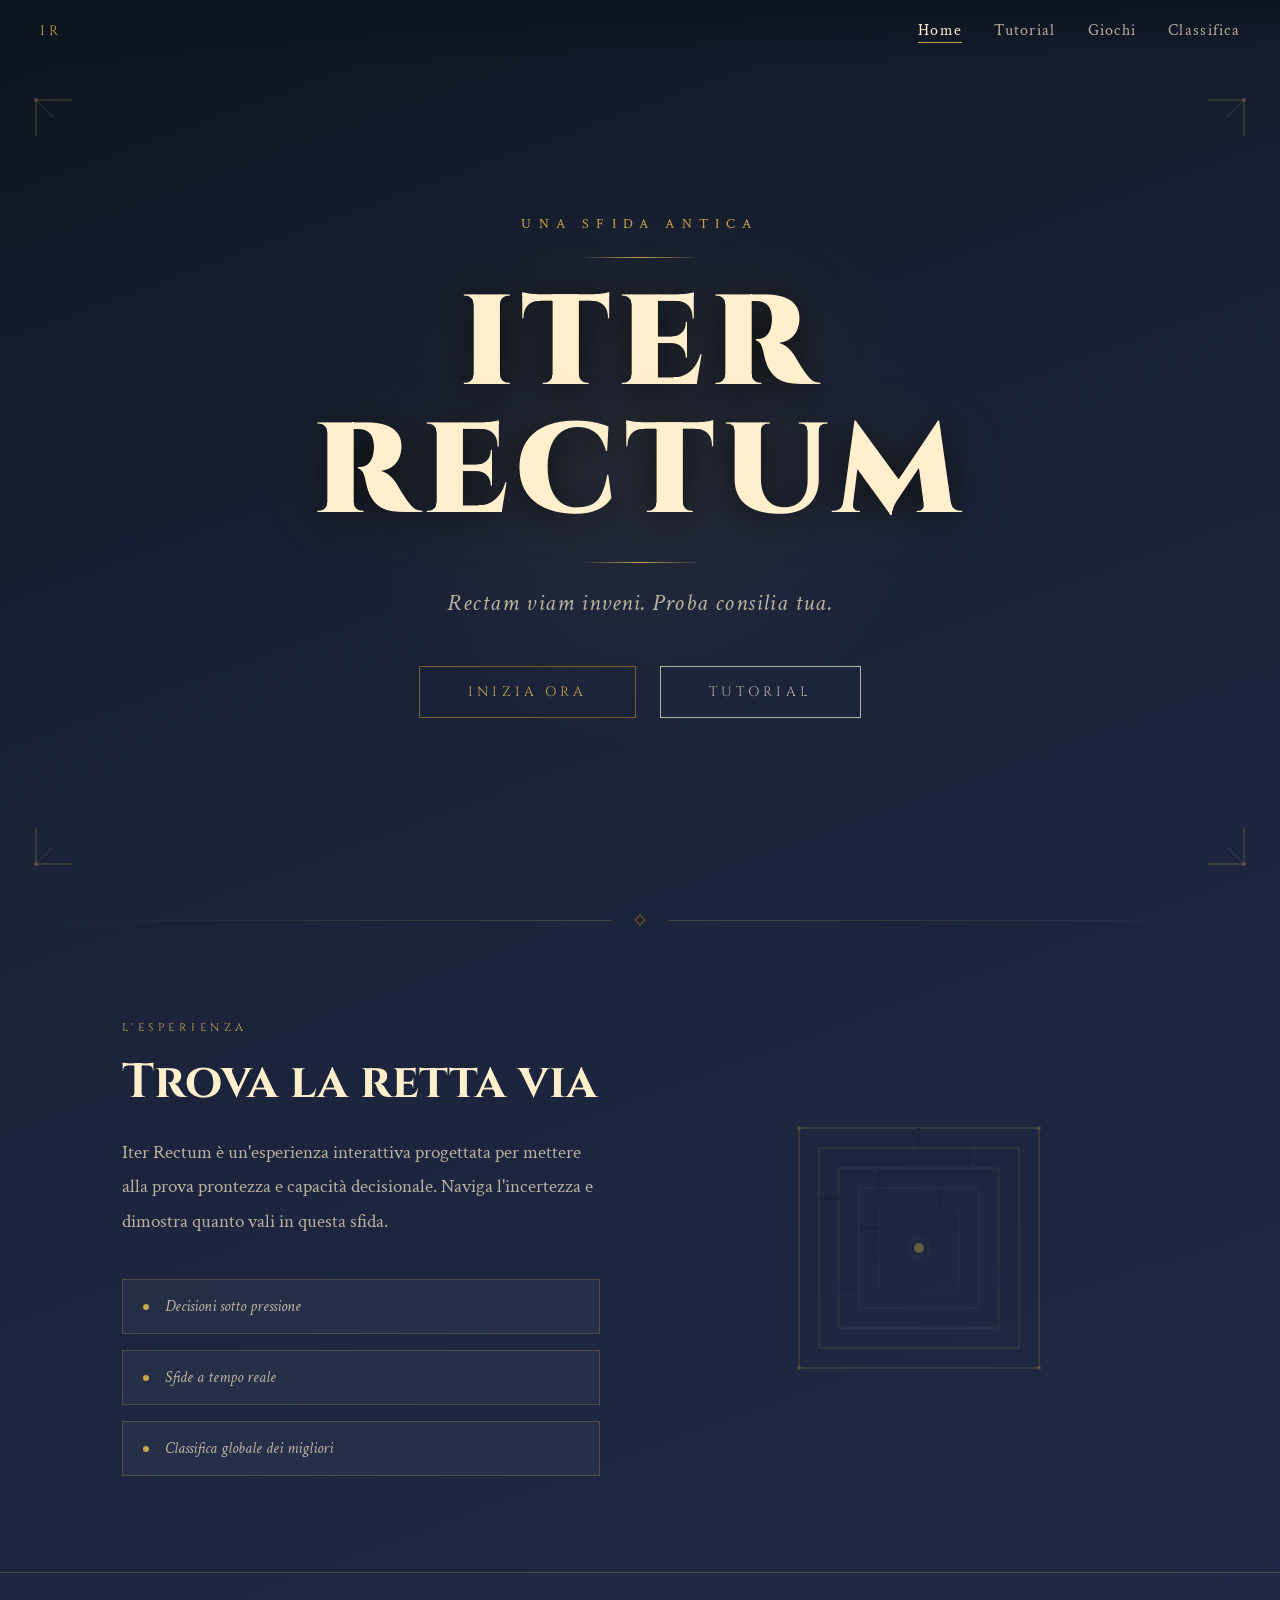
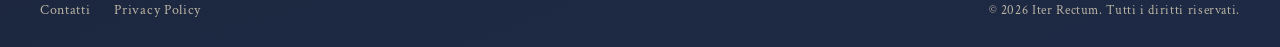
==== commit d20f86cd: "Tasto tutorial nella home e cambio denominazione" ====
--- a/index.html
+++ b/index.html
@@ -61,6 +61,7 @@
             <p class="hero-sub">Rectam viam inveni. Proba consilia tua.</p>
             <div class="hero-cta">
                 <button type="button" id="start-here" class="btn-start"><span>Inizia ora</span></button>
+                <button type="button" id="tutorial-btn" class="btn-tutorial"><span>Tutorial</span></button>
             </div>
         </div>
     </section>
--- a/index.css
+++ b/index.css
@@ -203,9 +203,13 @@
     margin-top: 3rem;
     opacity: 0;
     animation: fadeUp 0.9s 1s forwards;
-}
-
-.btn-start {
+    display: flex;
+    justify-content: center;
+    gap: 1.5rem;
+    flex-wrap: wrap;
+}
+
+.btn-start, .btn-tutorial {
     font-family: 'Cinzel', serif;
     font-size: 0.85rem;
     letter-spacing: 0.3em;
@@ -222,7 +226,7 @@
     cursor: pointer;
 }
 
-.btn-start::before {
+.btn-start::before, .btn-tutorial::before {
     content: '';
     position: absolute;
     inset: 0;
@@ -231,17 +235,30 @@
     transition: transform 0.4s cubic-bezier(0.4, 0, 0.2, 1);
 }
 
-.btn-start:hover {
+.btn-start:hover, .btn-tutorial:hover {
     color: var(--bg-deep);
 }
 
-.btn-start:hover::before {
+.btn-start:hover::before, .btn-tutorial:hover::before {
     transform: translateX(0);
 }
 
-.btn-start span {
+.btn-start span, .btn-tutorial span {
     position: relative;
     z-index: 1;
+}
+
+.btn-tutorial {
+    border-color: var(--cream-dim);
+    color: var(--cream-dim);
+}
+
+.btn-tutorial::before {
+    background: var(--cream-dim);
+}
+
+.btn-tutorial:hover {
+    color: var(--bg-deep);
 }
 
 .section-divider {
